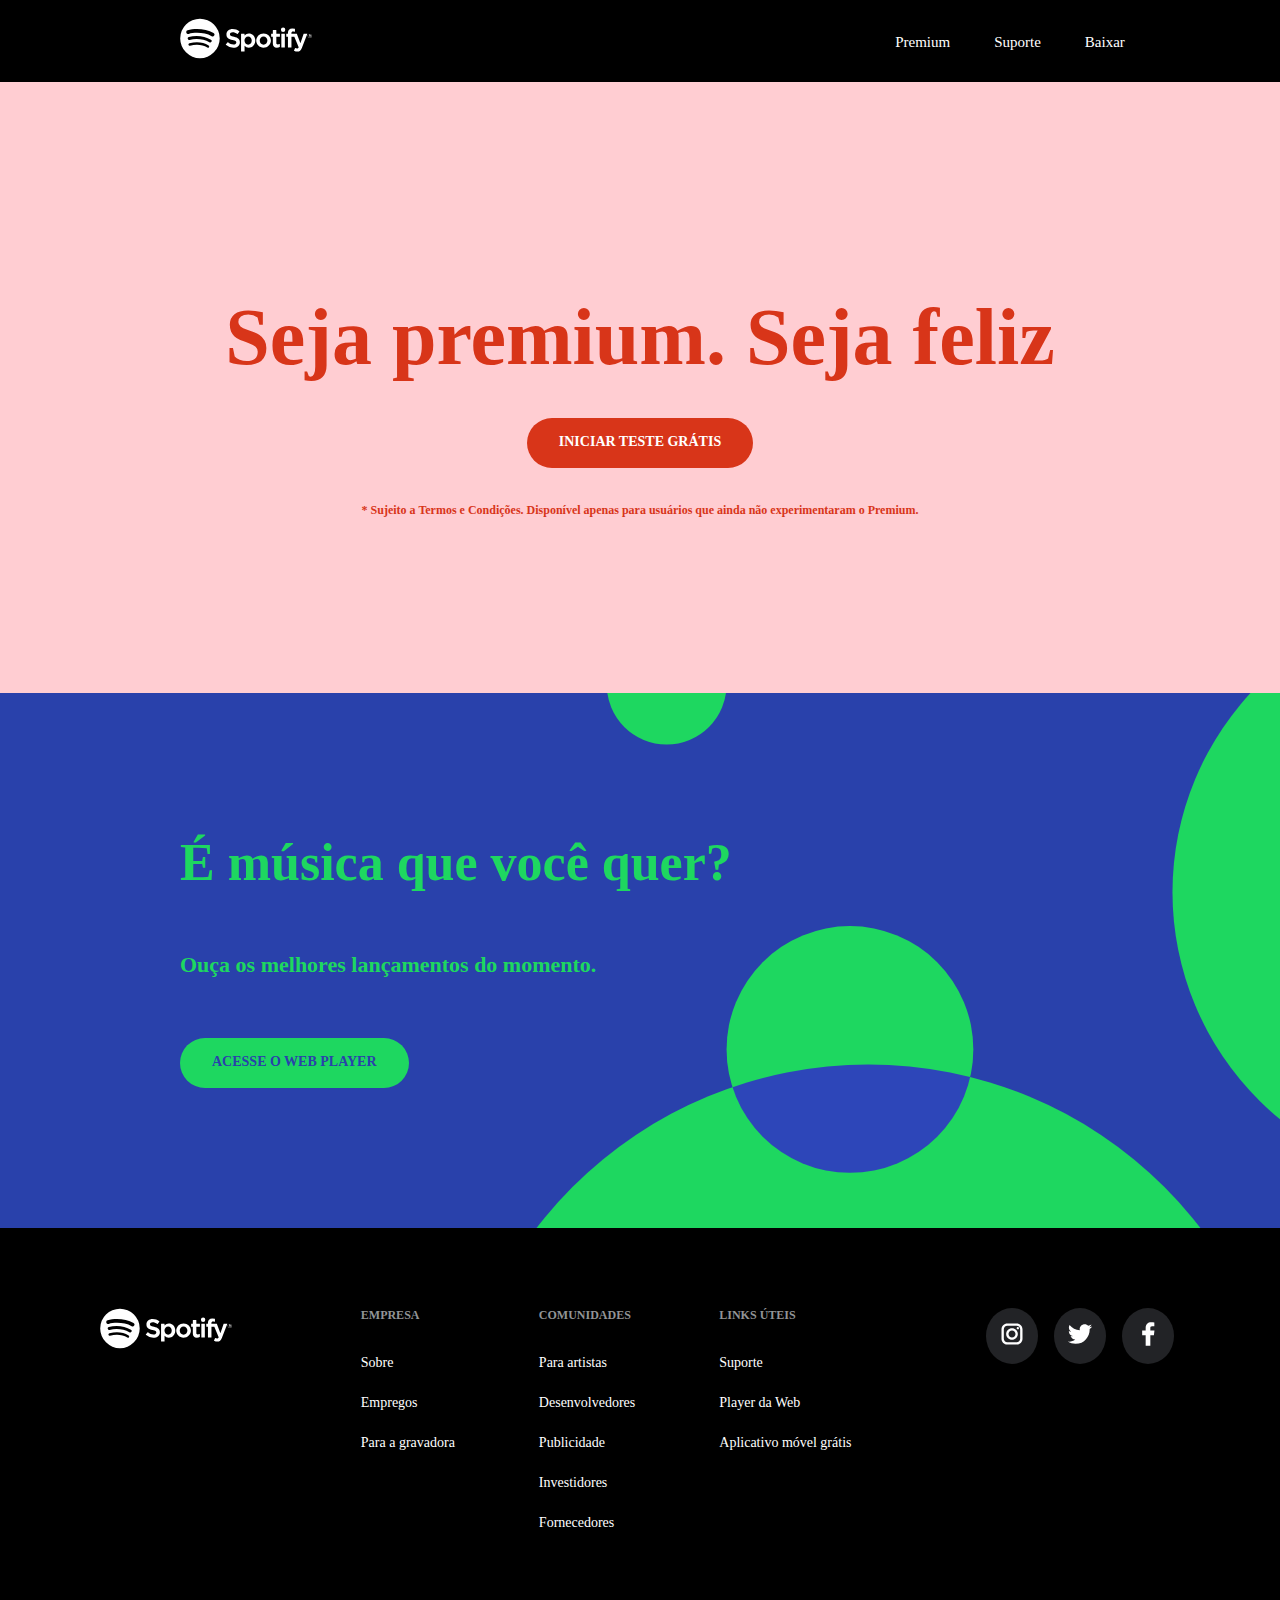
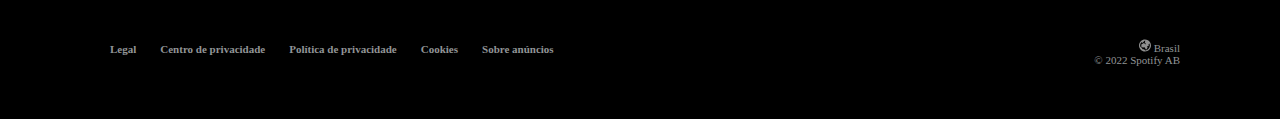
==== Spotify clone/index.html @ bababb51 "Ex spotify clone" ====
<!DOCTYPE html>
<html lang="en">
<head>
    <meta charset="UTF-8">
    <meta http-equiv="X-UA-Compatible" content="IE=edge">
    <meta name="viewport" content="width=device-width, initial-scale=1.0">
    <link rel="stylesheet" href="style.css">
    <link rel="icon" href="https://www.scdn.co/i/_global/favicon.png">
   
    
    <title>Escutar muda tudo - Spotify</title>
</head>
<body>
    <header>
        <div class="spotify-logo">
            <svg viewBox="0 0 63 20" xmlns="http://www.w3.org/2000/svg" preserveAspectRatio="xMidYMin meet"><path d="M61.842 9.506a1.02 1.02 0 0 1-1.023-1.024c0-.562.453-1.03 1.029-1.03a1.02 1.02 0 0 1 1.023 1.024 1.03 1.03 0 0 1-1.029 1.03m.006-1.952a.915.915 0 0 0-.922.928c0 .51.394.921.916.921a.916.916 0 0 0 .922-.927.908.908 0 0 0-.916-.922m.226 1.027.29.406h-.244l-.26-.372h-.225v.372h-.204V7.912h.48c.249 0 .413.128.413.343 0 .176-.102.284-.25.326m-.172-.485h-.267v.34h.267c.133 0 .212-.065.212-.17 0-.11-.08-.17-.212-.17m-12.804-3.52a1.043 1.043 0 1 0-.001 2.086 1.043 1.043 0 0 0 0-2.087m.72 2.89h-1.454a.107.107 0 0 0-.106.107v6.346c0 .06.047.107.106.107h1.455a.107.107 0 0 0 .107-.107V7.572a.107.107 0 0 0-.107-.107m3.233.006v-.2c0-.592.227-.856.736-.856.303 0 .546.06.82.152a.106.106 0 0 0 .14-.102V5.24a.107.107 0 0 0-.076-.102 3.993 3.993 0 0 0-1.21-.174c-1.343 0-2.053.757-2.053 2.188v.308h-.699a.107.107 0 0 0-.107.106v1.257c0 .059.048.107.107.107h.699v4.99c0 .058.047.106.106.106h1.455a.107.107 0 0 0 .106-.107v-4.99h1.358l2.081 4.99c-.236.523-.468.628-.785.628a1.68 1.68 0 0 1-.803-.228.109.109 0 0 0-.084-.008.106.106 0 0 0-.063.058l-.493 1.081a.106.106 0 0 0 .045.138c.515.279.98.398 1.554.398 1.074 0 1.668-.5 2.191-1.847L60.6 7.617a.106.106 0 0 0-.099-.146h-1.514a.107.107 0 0 0-.1.072l-1.552 4.431-1.7-4.434a.106.106 0 0 0-.099-.069h-2.485m-5.577-.006h-1.6V5.828a.106.106 0 0 0-.107-.106h-1.455a.107.107 0 0 0-.106.106v1.637h-.7a.106.106 0 0 0-.106.107v1.25c0 .059.048.107.106.107h.7v3.234c0 1.308.65 1.97 1.934 1.97.522 0 .954-.107 1.362-.338a.106.106 0 0 0 .054-.093v-1.19a.106.106 0 0 0-.154-.096c-.28.141-.551.206-.854.206-.467 0-.675-.211-.675-.686V8.929h1.6a.106.106 0 0 0 .107-.107v-1.25a.106.106 0 0 0-.106-.107m-7.671-.133c-1.96 0-3.497 1.51-3.497 3.437 0 1.907 1.526 3.4 3.473 3.4 1.967 0 3.508-1.504 3.508-3.424 0-1.914-1.53-3.413-3.484-3.413m0 5.362c-1.043 0-1.83-.838-1.83-1.95 0-1.115.76-1.924 1.806-1.924 1.05 0 1.84.838 1.84 1.95 0 1.115-.763 1.924-1.816 1.924m-7.014-5.362c-.82 0-1.492.323-2.046.984v-.744a.107.107 0 0 0-.106-.107h-1.455a.107.107 0 0 0-.106.107v8.27c0 .058.048.106.106.106h1.455a.107.107 0 0 0 .106-.106v-2.61c.555.621 1.227.925 2.046.925 1.522 0 3.063-1.172 3.063-3.412s-1.54-3.413-3.063-3.413m1.372 3.413c0 1.14-.703 1.937-1.709 1.937-.995 0-1.745-.833-1.745-1.937s.75-1.937 1.745-1.937c.99 0 1.71.814 1.71 1.937m-8.437-1.81c-1.624-.388-1.913-.66-1.913-1.231 0-.54.508-.903 1.264-.903.732 0 1.459.275 2.22.843a.107.107 0 0 0 .15-.023l.794-1.119a.107.107 0 0 0-.02-.144c-.906-.728-1.927-1.081-3.12-1.081-1.755 0-2.98 1.052-2.98 2.559 0 1.615 1.057 2.187 2.884 2.628 1.554.358 1.817.658 1.817 1.195 0 .594-.53.963-1.385.963-.948 0-1.721-.32-2.587-1.068a.11.11 0 0 0-.078-.026.105.105 0 0 0-.073.038l-.89 1.058a.105.105 0 0 0 .011.148 5.303 5.303 0 0 0 3.581 1.373c1.89 0 3.112-1.033 3.112-2.631 0-1.351-.807-2.098-2.787-2.58M9.507.305a9.41 9.41 0 1 0 0 18.82 9.41 9.41 0 0 0 0-18.82m4.316 13.572a.586.586 0 0 1-.807.195c-2.21-1.35-4.99-1.655-8.266-.907a.586.586 0 1 1-.261-1.143c3.584-.82 6.659-.467 9.139 1.049.276.169.363.53.195.806m1.15-2.562a.734.734 0 0 1-1.008.242c-2.529-1.555-6.385-2.005-9.377-1.097a.735.735 0 0 1-.426-1.404c3.418-1.037 7.666-.534 10.57 1.25a.734.734 0 0 1 .242 1.01m.1-2.669C12.04 6.846 7.036 6.68 4.141 7.56a.88.88 0 1 1-.511-1.684c3.323-1.01 8.849-.814 12.34 1.258a.88.88 0 0 1-.898 1.514" fill-rule="evenodd" class="svelte-1gcdbl9"/></svg>
        

        </div>

        <nav>
            <ul>
                <a href=""><li>Premium</li></a>
                <a href=""><li>Suporte</li></a>
                <a href=""><li>Baixar</li></a>
                <span>|</span>
               
            </ul>
        </nav>

    </header>

    <main>
        <section id="seja-premium">
         <h1> Seja premium. Seja feliz</h1>
         <a href=""><button>Iniciar teste grátis</button></a>
         <p>* Sujeito a Termos e Condições. Disponível apenas para usuários 
            que ainda não experimentaram o Premium.</p>

        </section>

        <section id="web-player">
         <h1>É música que você quer?</h1>
         <h2 class="mt-medium">Ouça os melhores lançamentos do momento.</h2>
         <a href=""><button class="mt-medium">Acesse o Web Player</button></a>

        </section>

    </main>

    <footer>
        <nav id="top-footer">
            <div id="footer-logo">
          <div class="spotify-logo">
             <svg viewBox="0 0 63 20" xmlns="http://www.w3.org/2000/svg" preserveAspectRatio="xMidYMin meet"><path d="M61.842 9.506a1.02 1.02 0 0 1-1.023-1.024c0-.562.453-1.03 1.029-1.03a1.02 1.02 0 0 1 1.023 1.024 1.03 1.03 0 0 1-1.029 1.03m.006-1.952a.915.915 0 0 0-.922.928c0 .51.394.921.916.921a.916.916 0 0 0 .922-.927.908.908 0 0 0-.916-.922m.226 1.027.29.406h-.244l-.26-.372h-.225v.372h-.204V7.912h.48c.249 0 .413.128.413.343 0 .176-.102.284-.25.326m-.172-.485h-.267v.34h.267c.133 0 .212-.065.212-.17 0-.11-.08-.17-.212-.17m-12.804-3.52a1.043 1.043 0 1 0-.001 2.086 1.043 1.043 0 0 0 0-2.087m.72 2.89h-1.454a.107.107 0 0 0-.106.107v6.346c0 .06.047.107.106.107h1.455a.107.107 0 0 0 .107-.107V7.572a.107.107 0 0 0-.107-.107m3.233.006v-.2c0-.592.227-.856.736-.856.303 0 .546.06.82.152a.106.106 0 0 0 .14-.102V5.24a.107.107 0 0 0-.076-.102 3.993 3.993 0 0 0-1.21-.174c-1.343 0-2.053.757-2.053 2.188v.308h-.699a.107.107 0 0 0-.107.106v1.257c0 .059.048.107.107.107h.699v4.99c0 .058.047.106.106.106h1.455a.107.107 0 0 0 .106-.107v-4.99h1.358l2.081 4.99c-.236.523-.468.628-.785.628a1.68 1.68 0 0 1-.803-.228.109.109 0 0 0-.084-.008.106.106 0 0 0-.063.058l-.493 1.081a.106.106 0 0 0 .045.138c.515.279.98.398 1.554.398 1.074 0 1.668-.5 2.191-1.847L60.6 7.617a.106.106 0 0 0-.099-.146h-1.514a.107.107 0 0 0-.1.072l-1.552 4.431-1.7-4.434a.106.106 0 0 0-.099-.069h-2.485m-5.577-.006h-1.6V5.828a.106.106 0 0 0-.107-.106h-1.455a.107.107 0 0 0-.106.106v1.637h-.7a.106.106 0 0 0-.106.107v1.25c0 .059.048.107.106.107h.7v3.234c0 1.308.65 1.97 1.934 1.97.522 0 .954-.107 1.362-.338a.106.106 0 0 0 .054-.093v-1.19a.106.106 0 0 0-.154-.096c-.28.141-.551.206-.854.206-.467 0-.675-.211-.675-.686V8.929h1.6a.106.106 0 0 0 .107-.107v-1.25a.106.106 0 0 0-.106-.107m-7.671-.133c-1.96 0-3.497 1.51-3.497 3.437 0 1.907 1.526 3.4 3.473 3.4 1.967 0 3.508-1.504 3.508-3.424 0-1.914-1.53-3.413-3.484-3.413m0 5.362c-1.043 0-1.83-.838-1.83-1.95 0-1.115.76-1.924 1.806-1.924 1.05 0 1.84.838 1.84 1.95 0 1.115-.763 1.924-1.816 1.924m-7.014-5.362c-.82 0-1.492.323-2.046.984v-.744a.107.107 0 0 0-.106-.107h-1.455a.107.107 0 0 0-.106.107v8.27c0 .058.048.106.106.106h1.455a.107.107 0 0 0 .106-.106v-2.61c.555.621 1.227.925 2.046.925 1.522 0 3.063-1.172 3.063-3.412s-1.54-3.413-3.063-3.413m1.372 3.413c0 1.14-.703 1.937-1.709 1.937-.995 0-1.745-.833-1.745-1.937s.75-1.937 1.745-1.937c.99 0 1.71.814 1.71 1.937m-8.437-1.81c-1.624-.388-1.913-.66-1.913-1.231 0-.54.508-.903 1.264-.903.732 0 1.459.275 2.22.843a.107.107 0 0 0 .15-.023l.794-1.119a.107.107 0 0 0-.02-.144c-.906-.728-1.927-1.081-3.12-1.081-1.755 0-2.98 1.052-2.98 2.559 0 1.615 1.057 2.187 2.884 2.628 1.554.358 1.817.658 1.817 1.195 0 .594-.53.963-1.385.963-.948 0-1.721-.32-2.587-1.068a.11.11 0 0 0-.078-.026.105.105 0 0 0-.073.038l-.89 1.058a.105.105 0 0 0 .011.148 5.303 5.303 0 0 0 3.581 1.373c1.89 0 3.112-1.033 3.112-2.631 0-1.351-.807-2.098-2.787-2.58M9.507.305a9.41 9.41 0 1 0 0 18.82 9.41 9.41 0 0 0 0-18.82m4.316 13.572a.586.586 0 0 1-.807.195c-2.21-1.35-4.99-1.655-8.266-.907a.586.586 0 1 1-.261-1.143c3.584-.82 6.659-.467 9.139 1.049.276.169.363.53.195.806m1.15-2.562a.734.734 0 0 1-1.008.242c-2.529-1.555-6.385-2.005-9.377-1.097a.735.735 0 0 1-.426-1.404c3.418-1.037 7.666-.534 10.57 1.25a.734.734 0 0 1 .242 1.01m.1-2.669C12.04 6.846 7.036 6.68 4.141 7.56a.88.88 0 1 1-.511-1.684c3.323-1.01 8.849-.814 12.34 1.258a.88.88 0 0 1-.898 1.514" fill-rule="evenodd" class="svelte-1gcdbl9"/></svg>
          </div>
        </div>

        <div id="footer-links">
            <div class="links-column">
                <h3>Empresa</h3>
                <ul>
                    <a href=""><li>Sobre</li></a>
                    <a href=""><li>Empregos</li></a>
                    <a href=""><li>Para a gravadora</li></a>
                </ul>
            </div>
            <div class="links-column">
                <h3>Comunidades</h3>
                <ul>
                    <a href=""><li>Para artistas</li></a>
                    <a href=""><li>Desenvolvedores</li></a>
                    <a href=""><li>Publicidade</li></a>
                    <a href=""><li>Investidores</li></a>
                    <a href=""><li>Fornecedores</li></a>
                </ul>
            </div>
            <div class="links-column">
                <h3>Links úteis</h3>
                <ul>
                    <a href=""><li>Suporte</li></a>
                    <a href=""><li>Player da Web</li></a>
                    <a href=""><li>Aplicativo móvel grátis</li></a>
                </ul>
            </div>

        </div>
        <div id="footer-social">
            <ul>
                <li class="social-icon">
                    <svg fill="#000000" xmlns="http://www.w3.org/2000/svg"  viewBox="0 0 24 24" width="24px" height="24px">    <path d="M 8 3 C 5.243 3 3 5.243 3 8 L 3 16 C 3 18.757 5.243 21 8 21 L 16 21 C 18.757 21 21 18.757 21 16 L 21 8 C 21 5.243 18.757 3 16 3 L 8 3 z M 8 5 L 16 5 C 17.654 5 19 6.346 19 8 L 19 16 C 19 17.654 17.654 19 16 19 L 8 19 C 6.346 19 5 17.654 5 16 L 5 8 C 5 6.346 6.346 5 8 5 z M 17 6 A 1 1 0 0 0 16 7 A 1 1 0 0 0 17 8 A 1 1 0 0 0 18 7 A 1 1 0 0 0 17 6 z M 12 7 C 9.243 7 7 9.243 7 12 C 7 14.757 9.243 17 12 17 C 14.757 17 17 14.757 17 12 C 17 9.243 14.757 7 12 7 z M 12 9 C 13.654 9 15 10.346 15 12 C 15 13.654 13.654 15 12 15 C 10.346 15 9 13.654 9 12 C 9 10.346 10.346 9 12 9 z"/></svg>

                </li>
                <li class="social-icon">
                    <svg fill="#000000" xmlns="http://www.w3.org/2000/svg"  viewBox="0 0 30 30" width="30px" height="30px">    <path d="M28,6.937c-0.957,0.425-1.985,0.711-3.064,0.84c1.102-0.66,1.947-1.705,2.345-2.951c-1.03,0.611-2.172,1.055-3.388,1.295 c-0.973-1.037-2.359-1.685-3.893-1.685c-2.946,0-5.334,2.389-5.334,5.334c0,0.418,0.048,0.826,0.138,1.215 c-4.433-0.222-8.363-2.346-10.995-5.574C3.351,6.199,3.088,7.115,3.088,8.094c0,1.85,0.941,3.483,2.372,4.439 c-0.874-0.028-1.697-0.268-2.416-0.667c0,0.023,0,0.044,0,0.067c0,2.585,1.838,4.741,4.279,5.23 c-0.447,0.122-0.919,0.187-1.406,0.187c-0.343,0-0.678-0.034-1.003-0.095c0.679,2.119,2.649,3.662,4.983,3.705 c-1.825,1.431-4.125,2.284-6.625,2.284c-0.43,0-0.855-0.025-1.273-0.075c2.361,1.513,5.164,2.396,8.177,2.396 c9.812,0,15.176-8.128,15.176-15.177c0-0.231-0.005-0.461-0.015-0.69C26.38,8.945,27.285,8.006,28,6.937z"/></svg>
                    
                </li>
                <li class="social-icon">
                    <svg fill="#000000" xmlns="http://www.w3.org/2000/svg"  viewBox="0 0 24 24" width="24px" height="24px">    <path d="M17.525,9H14V7c0-1.032,0.084-1.682,1.563-1.682h1.868v-3.18C16.522,2.044,15.608,1.998,14.693,2 C11.98,2,10,3.657,10,6.699V9H7v4l3-0.001V22h4v-9.003l3.066-0.001L17.525,9z"/></svg>
                    
                </li>
            </ul>

        </nav>
        <div id="bottom-footer">
            <div id="legal-links">
             <a href="">Legal</a>
             <a href="">Centro de privacidade</a>
             <a href="">Política de privacidade</a>
             <a href="">Cookies</a>
             <a href="">Sobre anúncios</a>

            </div>
            <div id="copyright">
             <a href="">
                <svg width="12" height="13" viewBox="0 0 12 13" xmlns="http://www.w3.org/2000/svg" aria-hidden="true" focusable="false" class="svelte-184rsfv"><path d="M6 0.624023C8.07255 0.624023 9.90309 1.68041 10.9815 3.28299C10.9819 3.28367 10.9822 3.28403 10.9825 3.28438C11.0029 3.30998 11.0209 3.33677 11.0363 3.36446C11.6453 4.30352 12 5.42315 12 6.62402C12 9.92265 9.32436 12.6079 6.02962 12.624C6.02732 12.6241 6.02495 12.6241 6.02258 12.6241L6 12.624C2.69149 12.624 0 9.93253 0 6.62402C0 3.31571 2.69149 0.624023 6 0.624023ZM6 1.78528C5.80411 1.78528 5.61089 1.79698 5.42102 1.81972C5.39755 1.91375 5.34896 2.0023 5.2765 2.07641L3.75157 3.63714C3.64024 3.75103 3.48978 3.812 3.33616 3.812C3.26752 3.812 3.19848 3.7998 3.1318 3.77483C2.91623 3.69359 2.76891 3.49277 2.75652 3.26265L2.74444 3.04725C1.77228 3.93289 1.16125 5.20844 1.16125 6.62402C1.16125 6.90513 1.18535 7.1807 1.23158 7.44881L2.11909 8.18538C2.12814 8.19266 2.13699 8.20053 2.14564 8.20859L2.91981 8.93437C2.99003 9.00007 3.04274 9.08228 3.07323 9.17374L3.37633 10.0793L3.83343 10.3016H4.86133C5.01514 10.3016 5.16285 10.3625 5.27182 10.4715L6.25621 11.4561C8.80567 11.3224 10.8387 9.20617 10.8387 6.62402C10.8387 5.8726 10.6666 5.16063 10.3596 4.52549L9.45716 5.24616L9.62455 5.6122C9.65956 5.68812 9.67726 5.77053 9.67726 5.85393V6.60784C9.67726 6.78014 9.60075 6.94358 9.46857 7.05393C9.3362 7.16407 9.16154 7.2103 8.99219 7.17902L8.05556 7.00751L8.52643 8.28855C8.58347 8.44354 8.57167 8.61544 8.49417 8.76139L7.67162 10.3097C7.58211 10.4783 7.41628 10.5907 7.22969 10.6136L7.15866 10.6179C6.94387 10.6179 6.74659 10.4991 6.64589 10.3093L6.25231 9.56742C6.24563 9.55444 6.23913 9.54126 6.23323 9.52788L5.91027 8.78833L5.5222 8.25412L4.15443 8.44118C4.0551 8.45475 3.9538 8.44255 3.86057 8.40518L2.68811 7.93765C2.46526 7.84855 2.3201 7.632 2.32244 7.39204L2.33879 5.84783C2.34095 5.65035 2.44304 5.46763 2.61022 5.3624L4.57554 4.12641C4.81058 3.97869 5.11781 4.01783 5.30801 4.22062L5.95905 4.91395L6.7818 5.23062L7.05303 5.13365L5.90181 3.48933C5.77849 3.3131 5.76256 3.08317 5.86051 2.89179L6.41732 1.80311C6.27976 1.7913 6.14057 1.78528 6 1.78528Z" fill="#8F8F8F"></path></svg>      
                Brasil
            </a>
             <a href="">© 2022 Spotify AB</a>

            </div>

        </div>

    </footer>
    
</body>
</html>
---- Spotify clone/style.css ----
/* Importando Fontes */

@font-face {
    font-family: 'Gotham';
    src: url(../assets/fonts/GothamMedium.ttf);
}

@font-face {
    font-family: 'Gotham Light';
    src: url(../assets/fonts/GothamLight.ttf);
}

/*Setando configurações Globais*/
*{
    margin: 0;
    padding: 0;
    box-sizing: border-box;
    font-family: 'Gotham';
}

li{
    list-style: none;
}

a{
    text-decoration: none;
}

button{
    border-radius: 50px;
    padding: 16px 32px 18px;
    border: none;
    text-transform: uppercase;
    font-weight: 600;
    font-size: 14px;
}

button:hover{
    cursor: pointer;
    transform: scale(1.05);
}

/*Cabeçalho*/

header{
    background-color: #000;
    padding: 18px 180px;
    position: relative;
}

.spotify-logo{
    display: inline-block;
}

.spotify-logo svg{
    height: 42px;
    fill: #fff;
}

header nav{
    position: absolute;
    top: 40%;
    right: 10%;
}

header nav ul li{
    color: #fff;
    display: inline-block;
    margin: auto 20px;
    font-size: 15px;
}

header nav ul li:hover{
    color: #1ED760;
}

/*Conteúdo Principal*/

/*Primeira Section*/
#seja-premium{
    background-color: #ffcdd2;
    padding: 175px 80px;
    text-align: center;
}

#seja-premium h1,#seja-premium button, #seja-premium p{
    margin-top: 35px;
}

#seja-premium h1, #seja-premium p{
    color: #d83519;
}

#seja-premium h1{
    font-size: 80px;
}

#seja-premium button{
    color: #fff;
    background-color: #d83519;    
}

#seja-premium button:hover{
    background-color: #c12f16;
}

#seja-premium p{
    font-size: 12px;
    font-family: 'Gotham Light';
    font-weight: bold;
}

/*Segunda Section*/

#web-player{
    padding: 140px 180px;
    background-color: #2941ab;

    background-image: url(./assets/images/web-player-background.svg);
    background-size: auto 100%;
    background-repeat: no-repeat;
    background-position: right center;
}

#web-player h1, #web-player h2{
    color: #1ED760;
}

#web-player h1{
    font-size: 52px;
}

#web-player h2{
    font-size: 22px;
    font-family: 'Gotham Light';
}

#web-player button{
    color: #2941ab;
    background-color: #1ED760;
}

.mt-medium{
    margin-top: 60px;
}

/*Footer*/

footer{
    background-color: #000;
    padding: 80px 100px;
}

/*Parte superior do rodapé*/
#top-footer{
    text-align: center;
}

#top-footer div{
    display: inline-block;
}

/*Logo do rodapé*/
#footer-logo{
    float: left;
}

/*Div com os links de navegação dentro do site*/
#footer-links{
    font-family: 'Gotham Light';
    text-align: left;
    font-weight: 100;
}

.links-column{
    float: left;
    margin: 0 42px;
}

.links-column h3{
    color: #919496;
    margin-bottom: 32px;
    font-size: 12px;
    text-transform: uppercase;
}

.links-column li{
    color: #fff;
    font-size: 14px;
    margin-bottom: 24px;
}

.links-column li:hover{
    color: #1ED760;
}

/**/
#footer-social{
    float: right;
}

#footer-social ul li{
    display: inline-block;
}

.social-icon{
    background-color: #222326;
    border-radius: 50%;
    padding: 12px;
    margin: auto 6px;
}

.social-icon svg{
    cursor: pointer;
    height: 28px;
    width: 28px;
    fill: #fff;
}

.social-icon svg:hover{
    fill: #1ED760;
}

#bottom-footer{
    font-family: 'Gotham Light';
    margin-top: 80px;
    
}

#legal-links{
    float: left;
}

#legal-links a{
    color: #919496;
    margin: 0 10px;
    font-weight: 600;
    font-size: 11px;

}

#legal-links a:hover{
    color: #1ED760;
}

#copyright{
    float: right;
}

#copyright a{
    font-weight: 100;
    display: block;
    text-align: right;
    font-size: 11px;
    color: #919496;
}
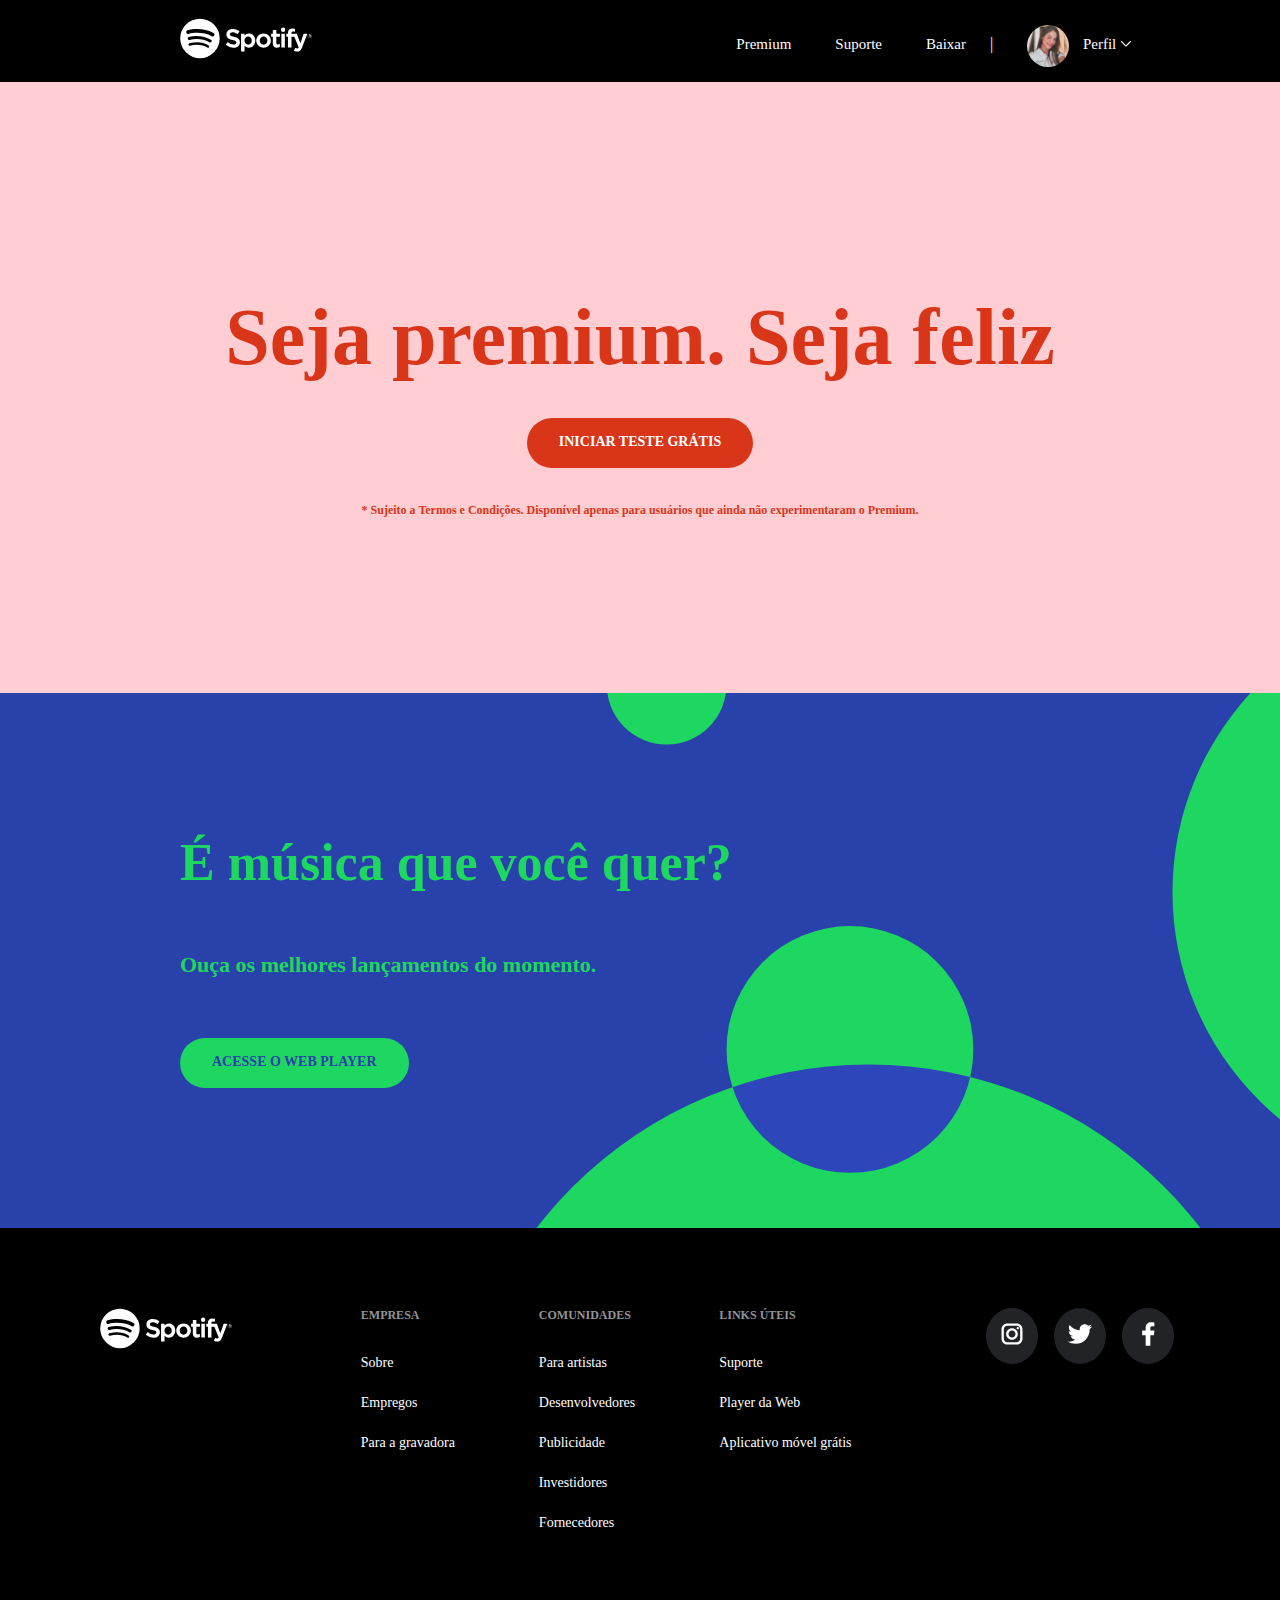
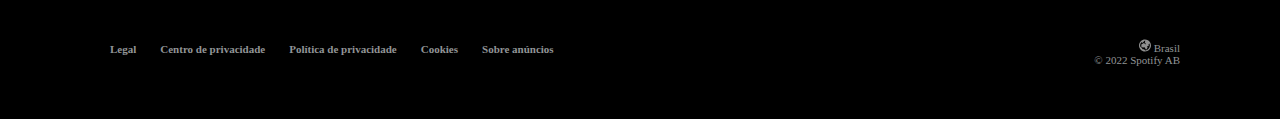
==== commit a398f87e: "Melhorias Spotify clone" ====
--- a/Spotify clone/index.html
+++ b/Spotify clone/index.html
@@ -5,6 +5,7 @@
     <meta http-equiv="X-UA-Compatible" content="IE=edge">
     <meta name="viewport" content="width=device-width, initial-scale=1.0">
     <link rel="stylesheet" href="style.css">
+   
     <link rel="icon" href="https://www.scdn.co/i/_global/favicon.png">
    
     
@@ -24,10 +25,23 @@
                 <a href=""><li>Suporte</li></a>
                 <a href=""><li>Baixar</li></a>
                 <span>|</span>
+                <a id="dropdown-button" onclick="dropdownProfileMenu()">
+                <li>
+                    <img src="./assets/images/100731256.jpg" alt="imagem usuario">
+                    Perfil
+                    <svg viewBox="0 0 1024 1024" class="svelte-13ynk3t"><path d="M476.455 806.696L95.291 425.532Q80.67 410.911 80.67 390.239t14.621-34.789 35.293-14.117 34.789 14.117L508.219 698.8l349.4-349.4q14.621-14.117 35.293-14.117t34.789 14.117 14.117 34.789-14.117 34.789L546.537 800.142q-19.159 19.159-38.318 19.159t-31.764-12.605z"></path>
+                    </svg>
+                </li>
+                </a>
+                <div id="profile-dropdown">
+                    <ul>
+                     <a href=""><li>Conta</li></a>
+                     <a href=""><li>Sair</li></a>
+                    </ul>
+                </div>
                
             </ul>
         </nav>
-
     </header>
 
     <main>
@@ -123,6 +137,8 @@
         </div>
 
     </footer>
+
+    <script src="./script.js"></script>
     
 </body>
 </html>--- a/Spotify clone/style.css
+++ b/Spotify clone/style.css
@@ -59,7 +59,7 @@
 
 header nav{
     position: absolute;
-    top: 40%;
+    top: 30%;
     right: 10%;
 }
 
@@ -255,7 +255,59 @@
     color: #919496;
 }
 
-
-
-
-
+header nav img{
+    border-radius: 50%;
+    vertical-align: middle;
+    height: 42px;
+    margin: auto 10px;
+}
+
+header nav span{
+    color: white;
+
+}
+
+header nav svg{
+    fill: white;
+    height: 12px;
+
+}
+
+#dropdown-button{
+    cursor: pointer;
+}
+
+#profile-dropdown{
+    position: absolute;
+    right: 0;
+    top: 50px;
+    background-color: white;
+    min-width: 160px;
+    border-radius: 2px;
+    box-shadow: 0 8px 16px 0 rgba(#000, #000, #000, 0.2);
+    display: none;
+}
+
+#profile-dropdown li{
+    display: block;
+    color: #919496;
+    padding: 12px 0;
+    margin-left: 16px;
+}
+
+#profile-dropdown a:first-of-type li{
+    color: black;
+}
+
+#profile-dropdown a li:hover{
+    color: #1ED760 ;
+}
+
+.show{
+    display: block!important;
+}
+
+
+
+
+
